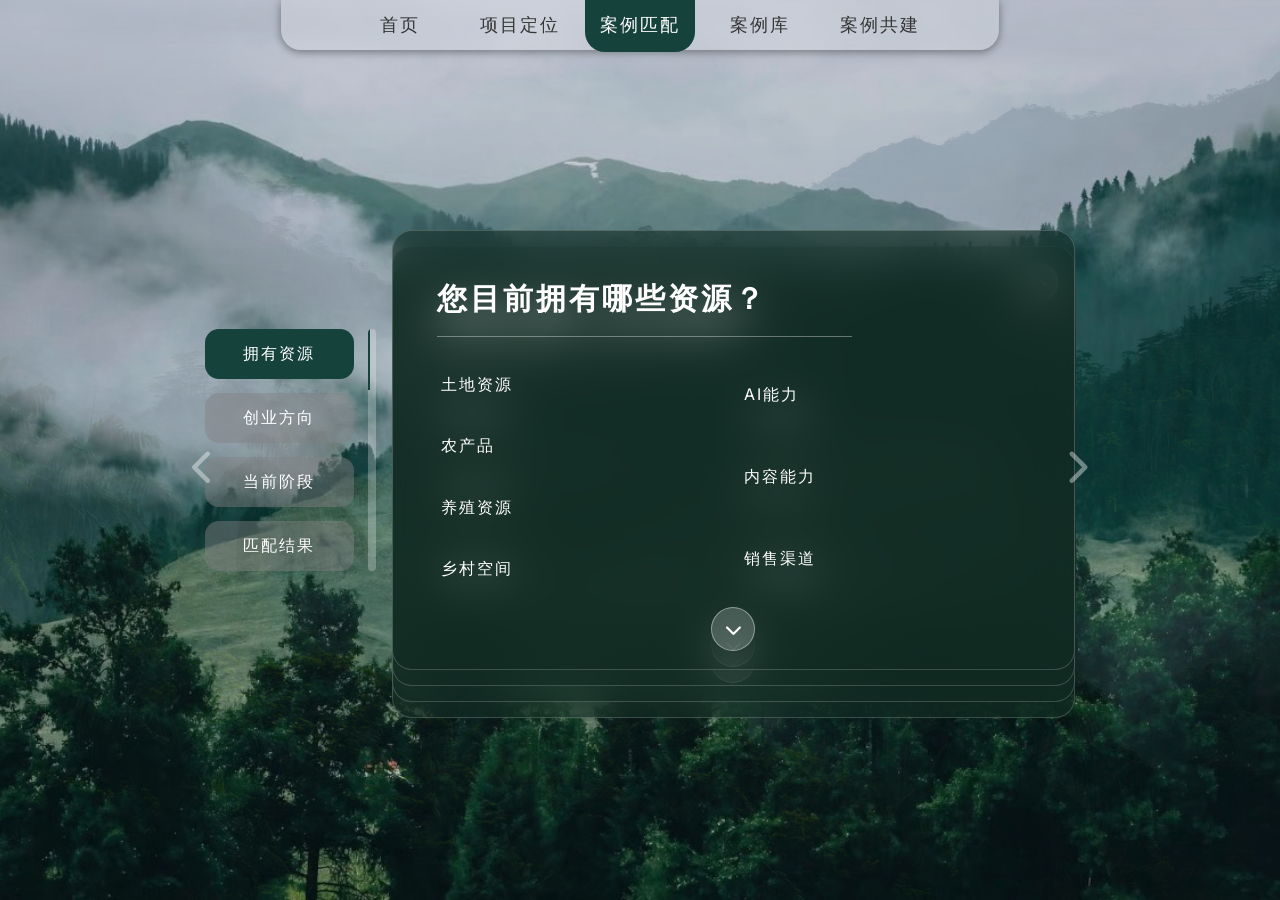
==== case.html @ 42047e57 "完成首页，项目定位和赛道匹配（除最后一步） Co-Authored-By: Claude Code <noreply@anthropic.com>" ====
<!DOCTYPE html>
<html lang="zh-CN">
<head>
  <meta charset="UTF-8">
  <meta name="viewport" content="width=device-width, initial-scale=1.0">
  <title>案例匹配 - 乡智新生</title>

  <!-- fontawesome -->
  <link rel="stylesheet" href="https://cdnjs.cloudflare.com/ajax/libs/font-awesome/6.7.2/css/all.min.css">

  <!-- stylesheet -->
  <link rel="stylesheet" href="styles.css">
</head>
<body class="case-page">

  <!-- 顶部导航栏：沿用全站 header -->
  <header>
    <nav>
      <a class="nav-items" href="index.html">首页</a>
      <a class="nav-items" href="project.html">项目定位</a>
      <a class="nav-items active" href="case.html">案例匹配</a>
      <a class="nav-items" href="cases.html">案例库</a>
      <a class="nav-items" href="cobuild.html">案例共建</a>
    </nav>
  </header>

  <!-- 视口两侧翻页箭头：与其他子页面一致 -->
  <div class="slider">
    <a href="project.html"><i class="fa-solid fa-chevron-left"></i></a>
    <a href="cases.html"><i class="fa-solid fa-chevron-right"></i></a>
  </div>

  <!-- 问卷主布局：左侧进度导航 1 份 / 右侧问卷卡片 4 份 -->
  <main class="quiz-wrap">

    <!-- ========== 左侧：进度导航区 ========== -->
    <aside class="quiz-side">
      <div class="step-btns">
        <button class="step-btn" data-step="0">拥有资源</button>
        <button class="step-btn" data-step="1">创业方向</button>
        <button class="step-btn" data-step="2">当前阶段</button>
        <button class="step-btn" data-step="3">匹配结果</button>
      </div>
      <!-- 垂直进度条：均匀分 4 段，每完成一题前进 1/4 -->
      <div class="progress-track">
        <div class="progress-fill"></div>
      </div>
    </aside>

    <!-- ========== 右侧：堆叠问卷卡片区 ========== -->
    <section class="quiz-cards">

      <!-- 卡片1：拥有资源 -->
      <article class="quiz-card" data-card="0" data-multi>
        <button class="card-up" aria-label="上一题"><i class="fa-solid fa-chevron-up"></i></button>
        <h2 class="card-title">您目前拥有哪些资源？</h2>
        <div class="card-divider"></div>
        <div class="options">
          <div class="option-col">
            <button class="option" data-value="土地资源">土地资源</button>
            <button class="option" data-value="农产品">农产品</button>
            <button class="option" data-value="养殖资源">养殖资源</button>
            <button class="option" data-value="乡村空间">乡村空间</button>
          </div>
          <div class="option-col">
            <button class="option" data-value="AI能力">AI能力</button>
            <button class="option" data-value="内容能力">内容能力</button>
            <button class="option" data-value="销售渠道">销售渠道</button>
          </div>
        </div>
        <button class="card-down" aria-label="确认并进入下一题"><i class="fa-solid fa-chevron-down"></i></button>
      </article>

      <!-- 卡片2：创业方向 -->
      <article class="quiz-card" data-card="1" data-multi>
        <button class="card-up" aria-label="上一题"><i class="fa-solid fa-chevron-up"></i></button>
        <h2 class="card-title">您想往哪个方向发展？</h2>
        <div class="card-divider"></div>
        <div class="options">
          <div class="option-col">
            <button class="option" data-value="品牌打造">品牌打造</button>
            <button class="option" data-value="电商销售">电商销售</button>
            <button class="option" data-value="养殖创业">养殖创业</button>
          </div>
          <div class="option-col">
            <button class="option" data-value="农业服务">农业服务</button>
            <button class="option" data-value="数字农业">数字农业</button>
            <button class="option" data-value="乡村体验">乡村体验</button>
          </div>
        </div>
        <button class="card-down" aria-label="确认并进入下一题"><i class="fa-solid fa-chevron-down"></i></button>
      </article>

      <!-- 卡片3：当前阶段 -->
      <article class="quiz-card" data-card="2">
        <button class="card-up" aria-label="上一题"><i class="fa-solid fa-chevron-up"></i></button>
        <h2 class="card-title">您目前处于哪个阶段？</h2>
        <div class="card-divider"></div>
        <div class="options">
          <div class="option-col">
            <button class="option option-rich" data-value="想法阶段">
              <span class="opt-title">想法阶段</span>
              <span class="opt-desc">有创业想法，但还未落地实施</span>
            </button>
            <button class="option option-rich" data-value="已有产品">
              <span class="opt-title">已有产品</span>
              <span class="opt-desc">已有农产品或服务，寻求品牌化和规模化</span>
            </button>
          </div>
          <div class="option-col">
            <button class="option option-rich" data-value="已有客户">
              <span class="opt-title">已有客户</span>
              <span class="opt-desc">已有稳定客户群体，希望拓展渠道和规模</span>
            </button>
            <button class="option option-rich" data-value="产业基础">
              <span class="opt-title">产业基础</span>
              <span class="opt-desc">已有一定产业基础，寻求转型升级</span>
            </button>
          </div>
        </div>
        <button class="card-down" aria-label="确认并查看匹配结果"><i class="fa-solid fa-chevron-down"></i></button>
      </article>

      <!-- 卡片4：匹配结果（内容留白，仅保留卡片框架） -->
      <article class="quiz-card" data-card="3">
        <button class="card-up" aria-label="上一题"><i class="fa-solid fa-chevron-up"></i></button>
        <h2 class="card-title">匹配结果</h2>
        <div class="card-divider"></div>
        <!-- 结果内容后续填充 -->
      </article>

    </section>
  </main>

  <!-- ========== 原生 JS：问卷交互逻辑 ========== -->
  <script>
    /* ---------- 状态 ---------- */
    const cards = document.querySelectorAll('.quiz-card');      // 4 张卡片
    const stepBtns = document.querySelectorAll('.step-btn');    // 左侧 4 个步骤按钮
    const progressFill = document.querySelector('.progress-fill');
    const total = cards.length;
    let current = 0;                                            // 当前步骤索引
    const selections = new Array(total).fill(null);             // 每步选中的选项值

    /* ---------- 渲染：卡片堆叠、按钮完成态、进度条 ----------
       高亮规则：步骤索引 <= current 的按钮为深绿（含当前步骤），回退/跳转自动取消后续完成态 */
    function render() {
      cards.forEach((card, i) => {
        if (i < current) {
          // 已走过的卡片：上移淡出，不可交互
          card.style.transform = 'translateY(-28px)';
          card.style.opacity = '0';
          card.style.zIndex = 10;
          card.style.pointerEvents = 'none';
        } else {
          // 当前卡片在最上层；后续卡片每层向下偏移 16px，露出边框形成堆叠
          card.style.transform = 'translateY(' + (i - current) * 16 + 'px)';
          card.style.opacity = '1';
          card.style.zIndex = 40 - (i - current);
          card.style.pointerEvents = 'auto';
        }
      });

      // 左侧按钮：当前及已完成 → 深绿，未完成 → 灰
      stepBtns.forEach((btn, i) => btn.classList.toggle('done', i <= current));

      // 进度条：第1题 1/4，到匹配结果走完 4/4；同时写 height（桌面竖条）和 width（移动端横条）
      const pct = ((current + 1) / total) * 100 + '%';
      progressFill.style.height = pct;
      progressFill.style.width = pct;
    }

    /* ---------- 选项选择：第1/2题多选（toggle），第3题单选（互斥） ---------- */
    document.querySelectorAll('.option').forEach(opt => {
      opt.addEventListener('click', () => {
        const card = opt.closest('.quiz-card');
        const idx = +card.dataset.card;
        const value = opt.dataset.value;
        if (card.dataset.multi !== undefined) {
          // 多选：可选中多个，再次点击取消
          if (!Array.isArray(selections[idx])) selections[idx] = [];
          const arr = selections[idx];
          const pos = arr.indexOf(value);
          if (opt.classList.toggle('selected')) {
            if (pos === -1) arr.push(value);
          } else if (pos !== -1) {
            arr.splice(pos, 1);
          }
        } else {
          // 单选：同一张卡内互斥
          card.querySelectorAll('.option').forEach(o => o.classList.remove('selected'));
          opt.classList.add('selected');
          selections[idx] = value;
        }
      });
    });

    /* ---------- 下一题：多选需至少 1 项，单选需选中 1 项 ---------- */
    document.querySelectorAll('.card-down').forEach(btn => {
      btn.addEventListener('click', () => {
        const idx = +btn.closest('.quiz-card').dataset.card;
        const sel = selections[idx];
        if (Array.isArray(sel) ? sel.length === 0 : sel === null) return;   // 未选择不前进
        current = idx + 1;
        render();
      });
    });

    /* ---------- 上一题：完成状态取消、进度回退 ---------- */
    document.querySelectorAll('.card-up').forEach(btn => {
      btn.addEventListener('click', () => {
        const idx = +btn.closest('.quiz-card').dataset.card;
        current = Math.max(0, idx - 1);
        render();
      });
    });

    /* ---------- 左侧导航：点击直接跳转对应步骤 ---------- */
    stepBtns.forEach(btn => {
      btn.addEventListener('click', () => {
        current = +btn.dataset.step;
        render();
      });
    });

    render();
  </script>

</body>
</html>
---- styles.css ----
@import url('https://fonts.googleapis.com/css2?family=Inter:ital,opsz,wght@0,14..32,100..900;1,14..32,100..900&display=swap');

* {
  padding: 0;
  margin: 0;
  border: none;
  outline: none;
  text-decoration: none;
  font-family: "Inter", sans-serif;
}

body {
  background-image: url(img/bac\ 4.png);
  background-size: cover;
  background-position: top;
  background-repeat: no-repeat;
  overflow: hidden;
}

body::after {
  content: '';
  position: absolute;
  top: 0;
  bottom: 0;
  right: 0;
  left: 0;
  background: linear-gradient(transparent 50%, rgb(0, 0, 0));
}

/* Sub-pages: solid gray background, nav + arrows only */
body.subpage {
  background-image: none;
  background-color: #a6adac;
  animation: none;
}

body.subpage::after {
  display: none;
}

/* Sub-page text: sits centered between the slider arrows */
body.subpage p {
  color: #16423c;
  text-shadow: none;
  font-size: 18px;
  font-weight: 400;
  letter-spacing: 2px;
}

/* Background-images */

.content img {
  position: absolute;
  bottom: -12%;
}

header {
  position: absolute;
  top: 0;
  z-index: 1;
  width: 100%;
  display: flex;
  justify-content: center;
  align-items: center;
}

nav {
  display: flex;
  align-items: center;
  gap: 10px;
  padding: 10px 5%;
  background-color: rgba(255, 255, 255, 0.2);
  height: 30px;
  border-bottom-left-radius: 20px;
  border-bottom-right-radius: 20px;
  backdrop-filter: blur(5px);
  box-shadow: 0 2px 8px rgba(0, 0, 0, 0.4);
}

nav a {
  font-size: 18px;
  font-weight: 500;
  letter-spacing: 2px;
  color: rgb(53, 53, 53);
  width: 110px;
  text-align: center;
  padding: 15px 0;
  border-bottom-left-radius: 20px;
  border-bottom-right-radius: 20px;
  cursor: pointer;
  transition: all 0.3s;
}

.active {
  background-color: #16423c;
  color: white;
}

nav a:hover {
  background-color: #16423c;
  color: white;
}

nav:hover > a:not(:hover) {
  background-color: transparent;
  color: rgb(53, 53, 53);
}

.title {
  position: absolute;
  top: 40%;
  right: 50%;
  transform: translate(50%, -50%);
  z-index:10;
  
}

.title h3 {
  font-size: 1.5rem;
  font-weight: 400;
  letter-spacing: 15px;
  color: white;
  text-align: center;
  text-shadow:0 4px 20px rgba(0,0,0,0.6);
}

.title h1 {
  font-size: 10rem;
  font-weight: 800;
  letter-spacing: 24px;
  text-transform: uppercase;
  color: white;
  text-align: center;
  margin: -20px 0;
  text-shadow: 0 10px 30px rgba(0, 0, 0, 0.7);
}

p {
  font-size: 14px;
  font-weight: 300;
  letter-spacing: 1px;
  line-height: 1.8;
  color: rgba(255, 255, 255, 0.7);
  width: 70%;
  text-align: center;
  text-shadow: 0 1px 5px rgba(0, 0, 0, 0.2);
}

.info-wrap {
  width: 100%;
  display: flex;
  justify-content: center;
  position: absolute;
  bottom: 18%;
  z-index: 1;
}

.cta {
  position: absolute;
  bottom: 8%;
  display: flex;
  justify-content: center;
  width: 100%;
  z-index: 1;
}

.cta button {
  font-size: 18px;
  font-weight: 400;
  letter-spacing: 3px;
  text-transform: uppercase;
  color: rgba(255, 255, 255, 0.8);
  background-color: transparent;
  border: 1px solid rgba(255, 255, 255, 0.8);
  border-radius: 50px;
  height: 50px;
  width: 300px;
  display: flex;
  align-items: center;
  justify-content: center;
  gap: 8px;
  transition: all 0.2s;
  cursor: pointer;
}

.cta button:hover {
  background-color: rgba(255, 255, 255, 0.8);
  color:rgb(53, 53, 53);
}

.slider {
  position: absolute;
  top: 50%;
  left: 0;
  right: 0;
  display: flex;
  justify-content: space-between;
  align-items: center;
  z-index: 1;
  padding-inline: 15%;
}
.slider i {
  font-size: 36px;
  color: rgba(255, 255, 255, 0.4);
  cursor: pointer;
  transition: color 0.3s;
}

.slider a:hover i {
  color: rgba(255, 255, 255, 0.9);
}

/* Animations */
@keyframes bottomIn {
  from {
    transform: translateY(200px);
  }
  to {
    transform: translateY(0);
  }
}

.back-1 {
  animation: bottomIn 1s ease-out forwards;
}

.back-2 {
  animation: bottomIn 1.3s ease-out forwards;
}

.back-3 {
  animation: bottomIn 1.5s ease-out forwards;
}

@keyframes bottomInText {
  from {
    transform: translateY(500px);
  }
  to {
    transform: translateY(0);
    opacity: 1;
  }
}

h3 {
  animation: bottomInText 1s ease-out forwards;
}

h1 {
  animation: bottomInText 1.2s ease-out forwards;
}

p {
  animation: bottomInText 1.2s ease-out forwards;
  animation-delay: 0.2s;
  opacity: 0;
}

button {
  animation: bottomInText 1.2s ease-out forwards;
  animation-delay: 0.3s;
  opacity: 0;
}

@keyframes backgroundImage {
  from {
    background-position: top;
  }
  to {
    background-position: 50% 14%;
  }
}

body {
  animation: backgroundImage 1.6s ease-out forwards;
}

@keyframes topIn {
  from {
    transform: translateY(-100%);
    opacity: 0;
  }
  to {
    transform: translateY(0);
    opacity: 1;
  }
}

nav {
  animation: topIn 1.2s ease-out forwards;
}

@keyframes zoomOut{
  from {
    transform: scale(1.5);
    opacity: 0;
  }
  to {
    transform: scale(1);
    opacity: 1;
  }
}

.slider {
  animation: zoomOut 1.2s ease-out forwards;
}

/* ===== 项目定位页（project.html）：全屏背景图 + 毛玻璃容器 ===== */

body.card-page {
  background-image: url(img/bg1.jpg);
  background-color: transparent;
  background-size: cover;
  background-position: center;
  background-repeat: no-repeat;
  min-height: 100vh;
  display: flex;
  justify-content: center;
  align-items: center;
  overflow: hidden;
  /* 背景沿用全局 backgroundImage 动画：与首页一致，图片向上滑动 */
}

body.card-page::after {
  display: none;
}

/* 玻璃容器整体从下方滑入 */
@keyframes cardUp {
  from {
    transform: translateY(60vh);
  }
  to {
    transform: translateY(0);
  }
}

/* 毛玻璃主容器：覆盖标题到图集区域，内容偏上、底部留白 */
.glass-card {
  width: min(900px, 80vw);
  margin-top: 60px;
  padding: 24px 56px 48px;
  background: rgba(255, 255, 255, 0.12);
  backdrop-filter: blur(12px);
  -webkit-backdrop-filter: blur(12px);
  border: 1px solid rgba(255, 255, 255, 0.18);
  border-radius: 20px;
  animation: cardUp 1.2s ease-out forwards;
}

/* 一级大标题 */
.glass-card .page-title {
  animation: none;
  opacity: 1;
  margin: 0;
  font-size: 40px;
  font-weight: 700;
  letter-spacing: 2px;
  text-align: center;
  color: #16423c;
}

/* 标题下方描述文本 */
.glass-card .page-desc {
  animation: none;
  opacity: 1;
  width: auto;
  max-width: 860px;
  margin: 20px auto 0;
  text-align: center;
  font-size: 16px;
  font-weight: 400;
  letter-spacing: 1px;
  line-height: 1.9;
  color: rgba(255, 255, 255, 0.9);
  text-shadow: none;
}

/* 左右分栏：左侧案例标题 / 右侧轮播 */
.glass-card .case-section {
  display: flex;
  align-items: center;
  gap: 48px;
  margin-top: 44px;
}

.glass-card .case-text {
  flex: 0 0 30%;
  text-align: left;
  padding-left: 28px;
  transform: translateY(-30px);
}

.glass-card .case-text h2 {
  margin: 0;
  font-size: 30px;
  font-weight: 700;
  letter-spacing: 3px;
  color: #fff;
}

.glass-card .case-sub {
  display: block;
  margin-top: 10px;
  font-size: 14px;
  letter-spacing: 3px;
  text-transform: uppercase;
  color: rgba(255, 255, 255, 0.75);
}

/* 轮播组件：层叠图片集 + 下方居中按钮 */
.glass-card .carousel {
  flex: 1;
  display: flex;
  flex-direction: column;
  align-items: center;
}

.glass-card .carousel-btn {
  width: 40px;
  height: 40px;
  display: flex;
  align-items: center;
  justify-content: center;
  border-radius: 50%;
  border: 1px solid rgba(255, 255, 255, 0.4);
  background: rgba(255, 255, 255, 0.2);
  color: #fff;
  font-size: 16px;
  cursor: pointer;
  animation: none;
  opacity: 1;
  transition: background 0.2s;
}

.glass-card .carousel-btn:hover {
  background: rgba(255, 255, 255, 0.35);
}

/* 图片集区域：无背景，仅四周留白 */
.glass-card .carousel-shell {
  padding: 14px;
}

/* 层叠图片集：中间完整主图 + 两侧各两张局部露出 */
.glass-card .carousel-stack {
  position: relative;
  width: 470px;
  height: 200px;
}

.glass-card .carousel-stack img {
  position: absolute;
  left: 50%;
  top: 50%;
  width: 260px;
  height: 200px;
  object-fit: cover;
  border: 5px solid #b9d4ae;
  border-radius: 8px;
  box-shadow: 0 4px 14px rgba(0, 0, 0, 0.25);
  transition: transform 0.35s ease;
}

.glass-card .carousel-stack .slide-main {
  transform: translate(-50%, -50%) scale(1);
  z-index: 5;
}

.glass-card .carousel-stack .slide-left1 {
  transform: translate(calc(-50% - 70px), -50%) scale(0.85);
  z-index: 4;
}

.glass-card .carousel-stack .slide-right1 {
  transform: translate(calc(-50% + 70px), -50%) scale(0.85);
  z-index: 4;
}

.glass-card .carousel-stack .slide-left2 {
  transform: translate(calc(-50% - 145px), -50%) scale(0.7);
  z-index: 3;
}

.glass-card .carousel-stack .slide-right2 {
  transform: translate(calc(-50% + 145px), -50%) scale(0.7);
  z-index: 3;
}

/* 翻页按钮：图片集下方中间并排 */
.glass-card .carousel-controls {
  display: flex;
  justify-content: center;
  gap: 12px;
  margin-top: 14px;
}

@media (max-width: 900px) {
  .glass-card .case-section {
    flex-direction: column;
  }
  .glass-card .case-text {
    flex: none;
    width: 100%;
  }
  .glass-card .carousel {
    width: 100%;
  }
}

/* ===== 案例匹配问卷页（case.html）：全屏背景 + 左进度导航 1 : 右堆叠问卷卡 4 ===== */

body.case-page {
  background-color: #16423c;   /* 深色基底：背景图 80% 透明度下透出 20% */
  min-height: 100vh;
  display: flex;
  justify-content: center;
  align-items: center;
  overflow: hidden;
  animation: none;
}

/* 背景图放在伪元素层：透明度 80%，保留上滑入场动画 */
body.case-page::before {
  content: '';
  position: absolute;
  top: 0;
  right: 0;
  bottom: 0;
  left: 0;
  background: url(img/casebg.jpg) center / cover no-repeat;
  opacity: 0.8;
  animation: backgroundImage 1.6s ease-out forwards;
}

body.case-page::after {
  display: none;
}

/* 问卷主布局：左侧 1 份 / 右侧 4 份，整体位于两侧翻页箭头之间，从下方滑入 */
.quiz-wrap {
  display: flex;
  align-items: center;
  gap: 16px;
  width: min(1000px, 68vw);
  animation: cardUp 1.2s ease-out forwards;
}

/* ---------- 左侧：进度导航区 ---------- */

.quiz-side {
  flex: 1;
  display: flex;
  gap: 14px;
}

.step-btns {
  flex: 1;
  display: flex;
  flex-direction: column;
  gap: 14px;
}

/* 步骤按钮：初始灰色底，完成态 .done 切换深绿色 */
.step-btn {
  animation: none;
  opacity: 1;
  padding: 14px 10px;
  border-radius: 14px;
  background: rgba(128, 128, 128, 0.45);
  color: #fff;
  font-size: 16px;
  letter-spacing: 2px;
  cursor: pointer;
  transition: background 0.3s;
}

.step-btn:hover {
  background: rgba(128, 128, 128, 0.6);
}

.step-btn.done {
  background: #16423c;
}

/* 垂直进度条：位于按钮右侧，均匀 4 段，每完成一题前进 1/4 */
.progress-track {
  width: 8px;
  align-self: stretch;
  border-radius: 4px;
  background: rgba(255, 255, 255, 0.25);
  overflow: hidden;
}

.progress-fill {
  width: 100%;
  height: 0%;
  background: #16423c;
  transition: height 0.35s ease, width 0.35s ease;
}

/* ---------- 右侧：堆叠问卷卡片区 ---------- */

.quiz-cards {
  flex: 4;
  position: relative;
  height: 440px;
}

/* 毛玻璃卡片：深色玻璃（加深后白字清晰），绝对定位堆叠 */
.quiz-card {
  position: absolute;
  inset: 0;
  display: flex;
  flex-direction: column;
  align-items: stretch;
  padding: 48px 44px 76px;
  background: rgba(16, 42, 35, 0.5);
  backdrop-filter: blur(20px);
  -webkit-backdrop-filter: blur(20px);
  border: 1px solid rgba(255, 255, 255, 0.18);
  border-radius: 20px;
  transition: transform 0.45s ease, opacity 0.3s ease;
}

/* 右上角：回到上一题 */
.quiz-card .card-up {
  position: absolute;
  top: 16px;
  right: 16px;
  width: 38px;
  height: 38px;
  display: flex;
  align-items: center;
  justify-content: center;
  border-radius: 50%;
  border: 1px solid rgba(255, 255, 255, 0.4);
  background: rgba(255, 255, 255, 0.2);
  color: #fff;
  font-size: 15px;
  cursor: pointer;
  animation: none;
  opacity: 1;
  transition: background 0.2s;
}

.quiz-card .card-up:hover {
  background: rgba(255, 255, 255, 0.35);
}

/* 第一张卡不显示上一题按钮，最后一张卡不显示下一题按钮 */
.quiz-card[data-card="0"] .card-up,
.quiz-card[data-card="3"] .card-down {
  visibility: hidden;
}

/* 卡片大标题：白色、左对齐、放大一个字号；下方水平细分割线 */
.quiz-card .card-title {
  margin: 0;
  font-size: 30px;
  font-weight: 700;
  letter-spacing: 3px;
  text-align: left;
  color: #fff;
}

.quiz-card .card-divider {
  width: 70%;
  height: 1px;
  margin: 16px 0 24px;
  background: rgba(255, 255, 255, 0.35);
}

/* 选项区：左右两栏 */
.quiz-card .options {
  flex: 1;
  width: 100%;
  display: flex;
  gap: 14px;
}

.quiz-card .option-col {
  flex: 1;
  display: flex;
  flex-direction: column;
  gap: 14px;
}

/* 选项：纯文字无边框底色，白字常规字号；选中后浅绿字 */
.quiz-card .option {
  flex: 1;
  animation: none;
  opacity: 1;
  padding: 12px 4px;
  background: none;
  border: none;
  color: #fff;
  font-size: 16px;
  letter-spacing: 2px;
  text-align: left;
  cursor: pointer;
  transition: color 0.2s;
}

.quiz-card .option:hover {
  color: #b9d4ae;
}

.quiz-card .option.selected {
  color: #b9d4ae;
}

/* 卡片3：加粗主标题 + 小字描述 */
.quiz-card .option-rich {
  display: flex;
  flex-direction: column;
  justify-content: center;
  gap: 6px;
}

.quiz-card .opt-title {
  font-size: 17px;
  font-weight: 700;
  letter-spacing: 2px;
}

.quiz-card .opt-desc {
  font-size: 13px;
  font-weight: 300;
  letter-spacing: 1px;
  color: rgba(255, 255, 255, 0.75);
}

.quiz-card .option.selected .opt-desc {
  color: #b9d4ae;
  opacity: 0.75;
}

/* 底部居中：确认进入下一题 */
.quiz-card .card-down {
  position: absolute;
  bottom: 18px;
  left: 50%;
  transform: translateX(-50%);
  width: 44px;
  height: 44px;
  display: flex;
  align-items: center;
  justify-content: center;
  border-radius: 50%;
  border: 1px solid rgba(255, 255, 255, 0.4);
  background: rgba(255, 255, 255, 0.2);
  color: #fff;
  font-size: 17px;
  cursor: pointer;
  animation: none;
  opacity: 1;
  transition: background 0.2s;
}

.quiz-card .card-down:hover {
  background: rgba(255, 255, 255, 0.35);
}

/* ---------- 移动端适配：左右布局改为上下布局 ---------- */

@media (max-width: 900px) {
  body.case-page {
    align-items: flex-start;
    overflow: auto;
    padding: 90px 0 30px;
  }

  .quiz-wrap {
    flex-direction: column;
    gap: 24px;
    width: 92vw;
  }

  .quiz-side {
    width: 100%;
    flex-direction: column;
    gap: 10px;
  }

  .step-btns {
    flex-direction: row;
    flex-wrap: wrap;
  }

  .step-btn {
    flex: 1 1 45%;
    padding: 12px 10px;
    font-size: 15px;
  }

  /* 进度条改为水平横条 */
  .progress-track {
    width: 100%;
    height: 6px;
  }

  .progress-fill {
    width: 0%;
    height: 100%;
  }

  .quiz-cards {
    width: 100%;
    height: 600px;
  }

  .quiz-card {
    padding: 44px 22px 76px;
  }

  .quiz-card .options {
    flex-direction: column;
    overflow-y: auto;
  }

  .quiz-card .option {
    flex: 0 0 auto;
    padding: 12px 14px;
  }
}
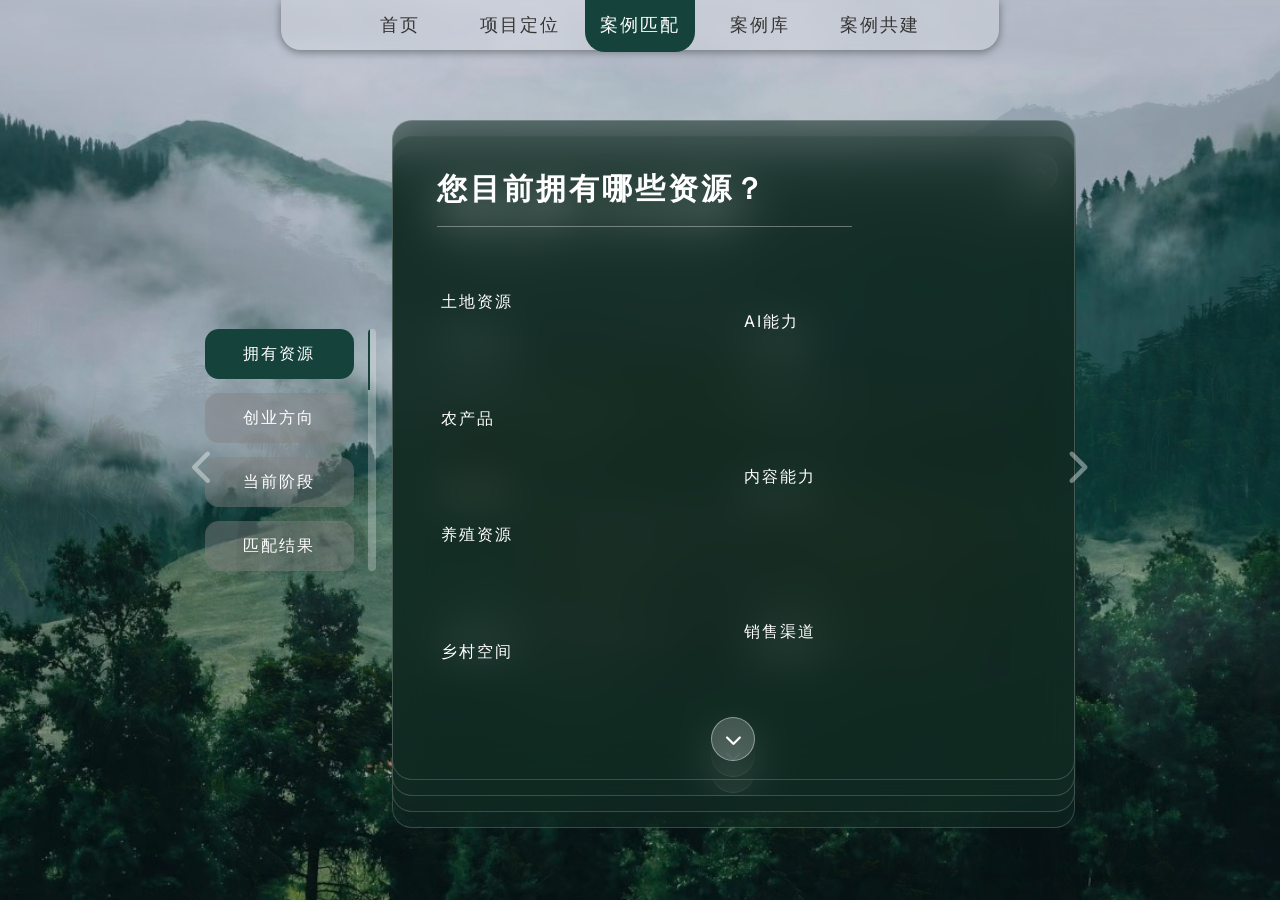
==== commit 24eefca0: "完成赛道匹配结果卡片：动态匹配度 + 左大卡右田字格布局 + 5 个赛道详情页 Co-Authored-By: Claude Code <noreply@anthropic.com>" ====
--- a/case.html
+++ b/case.html
@@ -121,12 +121,41 @@
         <button class="card-down" aria-label="确认并查看匹配结果"><i class="fa-solid fa-chevron-down"></i></button>
       </article>
 
-      <!-- 卡片4：匹配结果（内容留白，仅保留卡片框架） -->
+      <!-- 卡片4：匹配结果 -->
       <article class="quiz-card" data-card="3">
         <button class="card-up" aria-label="上一题"><i class="fa-solid fa-chevron-up"></i></button>
         <h2 class="card-title">匹配结果</h2>
         <div class="card-divider"></div>
-        <!-- 结果内容后续填充 -->
+
+        <!-- 结果内容区：上方为 5 张赛道卡片，底部预留 1/3 留白 -->
+        <div class="result-area">
+          <div class="result-cards">
+            <!-- 左侧大卡：最高匹配（初始演示数据，进入结果页时按问卷重算） -->
+            <a class="track-card track-main" data-track="plant" href="plant.html">
+              <span class="track-rate">92%</span>
+              <span class="track-name">种植业</span>
+            </a>
+            <!-- 右侧 2×2 田字格：其余 4 条赛道 -->
+            <div class="track-grid">
+              <a class="track-card" data-track="animal" href="animal.html">
+                <span class="track-rate">78%</span>
+                <span class="track-name">畜牧业</span>
+              </a>
+              <a class="track-card" data-track="forest" href="forest.html">
+                <span class="track-rate">65%</span>
+                <span class="track-name">林业</span>
+              </a>
+              <a class="track-card" data-track="fish" href="fish.html">
+                <span class="track-rate">56%</span>
+                <span class="track-name">水产养殖业</span>
+              </a>
+              <a class="track-card" data-track="digital" href="digital.html">
+                <span class="track-rate">44%</span>
+                <span class="track-name">数字农业</span>
+              </a>
+            </div>
+          </div>
+        </div>
       </article>
 
     </section>
@@ -168,6 +197,9 @@
       const pct = ((current + 1) / total) * 100 + '%';
       progressFill.style.height = pct;
       progressFill.style.width = pct;
+
+      // 进入结果页时按当前选择重算匹配度（返回改答案再进来也会刷新）
+      if (current === total - 1) updateResults();
     }
 
     /* ---------- 选项选择：第1/2题多选（toggle），第3题单选（互斥） ---------- */
@@ -223,6 +255,80 @@
       });
     });
 
+    /* ---------- 匹配结果：按前三题选择动态计算 5 条赛道匹配度 ---------- */
+    const TRACKS = [
+      { key: 'plant',   name: '种植业',     page: 'plant.html' },
+      { key: 'animal',  name: '畜牧业',     page: 'animal.html' },
+      { key: 'forest',  name: '林业',       page: 'forest.html' },
+      { key: 'fish',    name: '水产养殖业', page: 'fish.html' },
+      { key: 'digital', name: '数字农业',   page: 'digital.html' },
+    ];
+
+    /* 选项 → 赛道权重映射（演示级，可随时调整数值） */
+    const Q1_WEIGHTS = { // 拥有资源
+      '土地资源': { plant: 2, forest: 2, animal: 1 },
+      '农产品':   { plant: 2 },
+      '养殖资源': { animal: 2, fish: 2 },
+      '乡村空间': { forest: 1, plant: 1 },
+      'AI能力':   { digital: 2 },
+      '内容能力': { digital: 1 },
+      '销售渠道': { digital: 1 },
+    };
+    const Q2_WEIGHTS = { // 创业方向
+      '电商销售': { digital: 2 },
+      '养殖创业': { animal: 2, fish: 2 },
+      '农业服务': { digital: 1 },
+      '数字农业': { digital: 3 },
+      '乡村体验': { forest: 1, plant: 1 },
+      '品牌打造': {},
+    };
+    const Q3_WEIGHTS = { // 当前阶段
+      '已有产品': { plant: 1, animal: 1, fish: 1 },
+      '已有客户': { digital: 1 },
+      '产业基础': { plant: 1, animal: 1, forest: 1, fish: 1, digital: 1 },
+      '想法阶段': {},
+    };
+
+    /* 未作答直接点第4步时的演示兜底值（与初始 HTML 一致） */
+    const FALLBACK = { plant: 92, animal: 78, forest: 65, fish: 56, digital: 44 };
+
+    /* 计分 → 归一化为百分比：得分占比 ×100，四舍五入误差加到最高分赛道（总和恒 100） */
+    function updateResults() {
+      const score = {};
+      TRACKS.forEach(t => score[t.key] = 0);
+      [Q1_WEIGHTS, Q2_WEIGHTS, Q3_WEIGHTS].forEach((weights, q) => {
+        const sel = selections[q];
+        if (!sel) return;
+        (Array.isArray(sel) ? sel : [sel]).forEach(value => {
+          const w = weights[value];
+          if (w) Object.keys(w).forEach(k => score[k] += w[k]);
+        });
+      });
+
+      const total = Object.values(score).reduce((a, b) => a + b, 0);
+      const list = TRACKS.map(t => ({
+        ...t,
+        pct: total === 0 ? FALLBACK[t.key] : Math.round(score[t.key] / total * 100),
+      }));
+      if (total > 0) {
+        // 修复四舍五入造成的 ±1% 误差
+        const diff = 100 - list.reduce((a, t) => a + t.pct, 0);
+        list.sort((a, b) => score[b.key] - score[a.key])[0].pct += diff;
+      }
+      list.sort((a, b) => b.pct - a.pct);
+
+      // 第 1 名写入左侧大卡，第 2-5 名依次写入右侧田字格
+      const mainCard = document.querySelector('.track-main');
+      const gridCards = document.querySelectorAll('.track-grid .track-card');
+      list.forEach((t, i) => {
+        const el = i === 0 ? mainCard : gridCards[i - 1];
+        el.dataset.track = t.key;
+        el.href = t.page;
+        el.querySelector('.track-rate').textContent = t.pct + '%';
+        el.querySelector('.track-name').textContent = t.name;
+      });
+    }
+
     render();
   </script>
 
--- a/styles.css
+++ b/styles.css
@@ -604,7 +604,7 @@
 .quiz-cards {
   flex: 4;
   position: relative;
-  height: 440px;
+  height: min(74vh, 660px);
 }
 
 /* 毛玻璃卡片：深色玻璃（加深后白字清晰），绝对定位堆叠 */
@@ -779,6 +779,7 @@
 
   .quiz-side {
     width: 100%;
+    flex: none;   /* 纵向排列时避免 flex-basis 0% 把高度塌缩为 0 */
     flex-direction: column;
     gap: 10px;
   }
@@ -808,6 +809,7 @@
   .quiz-cards {
     width: 100%;
     height: 600px;
+    flex: none;   /* 纵向排列时避免 flex-basis 0% 覆盖 height */
   }
 
   .quiz-card {
@@ -825,3 +827,134 @@
   }
 }
 
+/* ===== 匹配结果卡片（case.html 卡片4）：左大卡 + 右 2×2 田字格 ===== */
+
+/* 结果内容区：上方放 5 张赛道卡片，底部剩余空间全部留白（桌面端约占 1/3） */
+.quiz-card .result-area {
+  flex: 1;
+  min-height: 0;
+  display: flex;
+  flex-direction: column;
+  container-type: inline-size;   /* 让卡片行高能以容器宽度（cqw）为基准 */
+}
+
+.quiz-card .result-area::after {
+  content: '';
+  flex: 1;   /* 底部预留留白 */
+}
+
+/* 卡片行：行高由宽度按 4:3 几何关系推出（H = 3W/8 - 间距/4），
+   保证左侧大卡高度与右侧田字格上下两卡叠加总高精确对齐 */
+.quiz-card .result-cards {
+  flex: none;
+  display: flex;
+  align-items: stretch;
+  gap: clamp(8px, 1.4vw, 14px);
+  height: calc(37.5cqw - clamp(2px, 0.35vw, 3.5px));
+}
+
+/* 左侧大卡：高度拉伸填满行高，宽度由 4:3 比例决定 */
+.quiz-card .track-main {
+  flex: none;
+  align-self: stretch;
+  aspect-ratio: 4 / 3;
+}
+
+/* 右侧田字格：两列自动换行 */
+.quiz-card .track-grid {
+  flex: 1;
+  min-width: 0;
+  display: flex;
+  flex-wrap: wrap;
+  gap: clamp(8px, 1.4vw, 14px);
+}
+
+.quiz-card .track-grid .track-card {
+  width: calc(50% - clamp(8px, 1.4vw, 14px) / 2);
+  aspect-ratio: 4 / 3;
+}
+
+/* 赛道卡片通用：4:3 横版背景图、微圆角、60% 蒙版、两行文字靠左 */
+.quiz-card .track-card {
+  position: relative;
+  box-sizing: border-box;   /* padding 计入 4:3 盒内，保证比例精确 */
+  overflow: hidden;
+  border-radius: 10px;
+  background-position: center;
+  background-size: cover;
+  display: flex;
+  flex-direction: column;
+  justify-content: flex-end;
+  padding: clamp(6px, 1.2vw, 12px);
+  transition: transform 0.25s ease;
+}
+
+.quiz-card .track-card:hover {
+  transform: scale(1.03);
+}
+
+/* 图片蒙版：透明度 60% */
+.quiz-card .track-card::before {
+  content: '';
+  position: absolute;
+  inset: 0;
+  background: rgba(0, 0, 0, 0.6);
+}
+
+/* 两行文字：浮于蒙版之上，整体靠左 */
+.quiz-card .track-card span {
+  position: relative;
+  z-index: 1;
+  text-align: left;
+  color: #fff;
+  white-space: nowrap;
+  overflow: hidden;
+}
+
+.quiz-card .track-rate {
+  font-size: clamp(1rem, 2vw, 1.5rem);
+  font-weight: 700;
+}
+
+.quiz-card .track-name {
+  font-size: clamp(0.75rem, 1.3vw, 1rem);
+  letter-spacing: 1px;
+  margin-top: 2px;
+}
+
+/* 各赛道背景图（按 data-track 匹配，图片均在 img 文件夹） */
+.quiz-card .track-card[data-track="animal"]  { background-image: url(img/animalbg.jpg); }
+.quiz-card .track-card[data-track="forest"]  { background-image: url(img/forestbg.jpg); }
+.quiz-card .track-card[data-track="fish"]    { background-image: url(img/fishbg.jpg); }
+.quiz-card .track-card[data-track="plant"]   { background-image: url(img/plantbg.jpg); }
+.quiz-card .track-card[data-track="digital"] { background-image: url(img/digitalbg.jpg); }
+
+/* ===== 赛道详情页（animal/forest/fish/plant/digital.html）：subpage + 居中 h1 ===== */
+
+.track-title {
+  position: absolute;
+  top: 50%;
+  left: 50%;
+  transform: translate(-50%, -50%);
+  z-index: 1;
+  font-size: clamp(2.5rem, 6vw, 4.5rem);
+  font-weight: 700;
+  letter-spacing: 4px;
+  color: #16423c;
+}
+
+/* 窄屏兜底：卡片行仍保持桌面式左大卡 + 右田字格布局（纯宽度驱动，任意宽度不溢出），
+   结果区超长可滚动 */
+@media (max-width: 900px) {
+  .quiz-card .result-area {
+    overflow-y: auto;
+  }
+}
+
+/* 不支持容器查询的旧浏览器兜底：卡片行退回内容自然高度 */
+@supports not (container-type: inline-size) {
+  .quiz-card .result-cards {
+    height: auto;
+  }
+}
+
